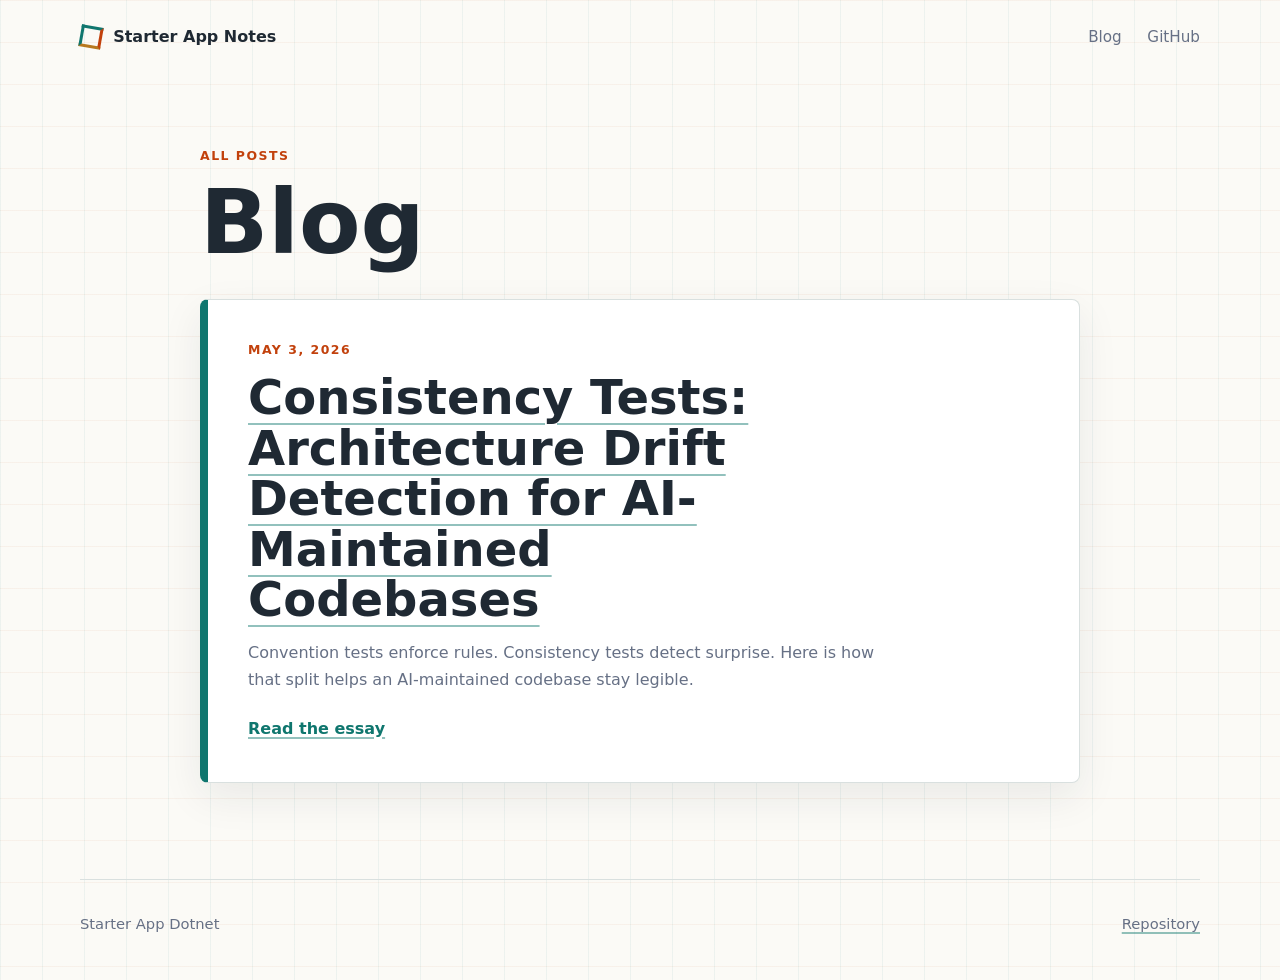
==== site/blog/index.html @ 59f3bee9 "Add static blog site" ====
<!doctype html>
<html lang="en">
<head>
  <meta charset="utf-8">
  <meta name="viewport" content="width=device-width, initial-scale=1">
  <title>Blog - Starter App Notes</title>
  <meta name="description" content="Blog posts and engineering notes from Starter App Dotnet.">
  <link rel="stylesheet" href="../styles.css">
</head>
<body>
  <header class="site-header">
    <a class="brand" href="../index.html" aria-label="Starter App Notes home">
      <span class="brand-mark" aria-hidden="true"></span>
      <span>Starter App Notes</span>
    </a>
    <nav class="site-nav" aria-label="Primary">
      <a href="index.html" aria-current="page">Blog</a>
      <a href="https://github.com/z3d/blogs">GitHub</a>
    </nav>
  </header>

  <main class="listing">
    <div class="section-kicker">All posts</div>
    <h1>Blog</h1>

    <article class="post-card">
      <p class="post-meta">May 3, 2026</p>
      <h2>
        <a href="consistency-tests-architecture-drift-ai-maintained-codebases/">Consistency Tests: Architecture Drift Detection for AI-Maintained Codebases</a>
      </h2>
      <p>
        Convention tests enforce rules. Consistency tests detect surprise. Here is how that split helps an AI-maintained codebase stay legible.
      </p>
      <a class="read-link" href="consistency-tests-architecture-drift-ai-maintained-codebases/">Read the essay</a>
    </article>
  </main>

  <footer class="site-footer">
    <span>Starter App Dotnet</span>
    <a href="https://github.com/z3d/blogs">Repository</a>
  </footer>
</body>
</html>
---- site/styles.css ----
:root {
  color-scheme: light;
  --bg: #fbfaf6;
  --paper: #ffffff;
  --ink: #1f2933;
  --muted: #667085;
  --line: #d9e0df;
  --teal: #0f766e;
  --rust: #c2410c;
  --gold: #b7791f;
  --olive: #4d7c0f;
  --blue: #355c7d;
  --soft-teal: #dff5f1;
  --soft-rust: #fde8dc;
  --soft-gold: #fff4cc;
  --shadow: 0 20px 60px rgb(31 41 51 / 10%);
}

* {
  box-sizing: border-box;
}

body {
  margin: 0;
  background:
    linear-gradient(90deg, rgb(15 118 110 / 0.06) 1px, transparent 1px),
    linear-gradient(180deg, rgb(194 65 12 / 0.05) 1px, transparent 1px),
    var(--bg);
  background-size: 42px 42px;
  color: var(--ink);
  font-family: ui-sans-serif, system-ui, -apple-system, BlinkMacSystemFont, "Segoe UI", sans-serif;
  line-height: 1.65;
}

a {
  color: inherit;
  text-decoration-color: rgb(15 118 110 / 45%);
  text-decoration-thickness: 2px;
  text-underline-offset: 0.18em;
}

a:hover {
  color: var(--teal);
}

.site-header {
  display: flex;
  align-items: center;
  justify-content: space-between;
  gap: 1rem;
  width: min(1120px, calc(100% - 32px));
  margin: 0 auto;
  padding: 24px 0;
}

.brand {
  display: inline-flex;
  align-items: center;
  gap: 0.7rem;
  color: var(--ink);
  font-weight: 750;
  text-decoration: none;
}

.brand-mark {
  width: 22px;
  height: 22px;
  border: 3px solid var(--teal);
  border-right-color: var(--rust);
  border-bottom-color: var(--gold);
  transform: rotate(10deg);
}

.site-nav {
  display: flex;
  align-items: center;
  gap: clamp(0.8rem, 3vw, 1.6rem);
  color: var(--muted);
  font-size: 0.95rem;
}

.site-nav a {
  text-decoration: none;
}

.intro {
  display: grid;
  grid-template-columns: minmax(0, 1.08fr) minmax(320px, 0.92fr);
  align-items: center;
  gap: clamp(2rem, 6vw, 5rem);
  width: min(1120px, calc(100% - 32px));
  min-height: min(680px, calc(100vh - 88px));
  margin: 0 auto;
  padding: 44px 0 72px;
}

.intro-copy h1,
.listing h1,
.article h1 {
  margin: 0;
  max-width: 12ch;
  font-size: clamp(2.7rem, 7vw, 5.8rem);
  line-height: 0.98;
  letter-spacing: 0;
}

.intro-copy p:not(.eyebrow) {
  max-width: 58ch;
  margin: 1.4rem 0 0;
  color: var(--muted);
  font-size: clamp(1.05rem, 2vw, 1.25rem);
}

.eyebrow,
.section-kicker,
.post-meta {
  margin: 0 0 0.75rem;
  color: var(--rust);
  font-size: 0.78rem;
  font-weight: 800;
  letter-spacing: 0.12em;
  text-transform: uppercase;
}

.drift-visual {
  display: grid;
  grid-template-columns: repeat(3, minmax(0, 1fr));
  gap: 18px;
  min-height: 380px;
  margin: 0;
  padding: 26px;
  border: 1px solid var(--line);
  border-radius: 8px;
  background: linear-gradient(135deg, rgb(255 255 255 / 90%), rgb(223 245 241 / 72%));
  box-shadow: var(--shadow);
}

.visual-column {
  position: relative;
  display: flex;
  min-width: 0;
  flex-direction: column;
  justify-content: flex-end;
  gap: 18px;
  padding: 20px 14px;
  overflow: hidden;
  border-radius: 8px;
  background: rgb(255 255 255 / 74%);
}

.visual-label {
  position: absolute;
  top: 14px;
  left: 14px;
  color: var(--muted);
  font-size: 0.75rem;
  font-weight: 800;
  letter-spacing: 0.08em;
  text-transform: uppercase;
}

.visual-bar {
  display: block;
  height: 22px;
  width: 100%;
  border-radius: 999px;
}

.visual-bar.mid {
  width: 72%;
}

.visual-bar.short {
  width: 48%;
}

.bar-teal {
  background: var(--teal);
}

.bar-ink {
  background: var(--blue);
}

.visual-dot {
  display: block;
  width: 86px;
  height: 86px;
  border-radius: 50%;
  opacity: 0.92;
}

.visual-dot.small {
  width: 46px;
  height: 46px;
}

.dot-rust {
  background: var(--rust);
}

.dot-gold {
  align-self: flex-end;
  background: var(--gold);
}

.dot-olive {
  width: 62px;
  height: 62px;
  background: var(--olive);
}

.featured,
.listing {
  width: min(880px, calc(100% - 32px));
  margin: 0 auto;
  padding: 72px 0 96px;
}

.listing h1 {
  max-width: none;
  margin-bottom: 2rem;
}

.post-card {
  padding: clamp(1.5rem, 4vw, 2.5rem);
  border: 1px solid var(--line);
  border-left: 8px solid var(--teal);
  border-radius: 8px;
  background: var(--paper);
  box-shadow: 0 14px 40px rgb(31 41 51 / 8%);
}

.post-card h2 {
  margin: 0;
  max-width: 18ch;
  font-size: clamp(1.9rem, 4vw, 3rem);
  line-height: 1.05;
  letter-spacing: 0;
}

.post-card p:not(.post-meta) {
  max-width: 64ch;
  color: var(--muted);
}

.read-link,
.back-link {
  display: inline-block;
  margin-top: 0.4rem;
  color: var(--teal);
  font-weight: 800;
}

.article-shell {
  width: min(920px, calc(100% - 32px));
  margin: 0 auto;
  padding: 40px 0 96px;
}

.article {
  padding: clamp(1.25rem, 4vw, 3rem);
  border: 1px solid var(--line);
  border-radius: 8px;
  background: rgb(255 255 255 / 88%);
  box-shadow: var(--shadow);
}

.article-header {
  margin-bottom: 2.2rem;
}

.article h1 {
  max-width: 13ch;
  margin-top: 0.5rem;
  font-size: clamp(2.5rem, 6vw, 5rem);
}

.dek {
  max-width: 62ch;
  color: var(--muted);
  font-size: clamp(1.1rem, 2vw, 1.35rem);
}

.article h2 {
  margin-top: 2.4rem;
  font-size: clamp(1.6rem, 3vw, 2.2rem);
  line-height: 1.15;
  letter-spacing: 0;
}

.article h3 {
  margin-top: 1.6rem;
  font-size: 1.15rem;
}

.article p,
.article li {
  font-size: 1.04rem;
}

.article p,
.article ul,
.article ol,
.article blockquote,
.article pre {
  max-width: 68ch;
}

.article blockquote {
  margin: 1.8rem 0;
  padding: 1rem 1.2rem;
  border-left: 6px solid var(--rust);
  background: var(--soft-rust);
  color: #59200f;
  font-size: 1.18rem;
  font-weight: 700;
}

.article code {
  padding: 0.08rem 0.25rem;
  border-radius: 4px;
  background: var(--soft-teal);
  color: #064e48;
  font-family: ui-monospace, "SFMono-Regular", Consolas, monospace;
  font-size: 0.92em;
}

.article pre {
  overflow-x: auto;
  padding: 1rem;
  border-radius: 8px;
  background: #15212c;
  color: #ecfeff;
}

.article pre code {
  padding: 0;
  background: transparent;
  color: inherit;
}

.article-visual {
  display: grid;
  grid-template-columns: repeat(4, minmax(130px, 1fr));
  gap: 10px;
  margin: 0 0 2.5rem;
  padding: 18px;
  border: 1px solid var(--line);
  border-radius: 8px;
  background:
    linear-gradient(90deg, rgb(15 118 110 / 8%) 1px, transparent 1px),
    linear-gradient(180deg, rgb(183 121 31 / 11%) 1px, transparent 1px),
    #fffdf8;
  background-size: 28px 28px;
}

.loop-node {
  display: grid;
  min-height: 92px;
  place-items: center;
  padding: 1rem;
  border-radius: 8px;
  color: #fff;
  font-weight: 850;
  text-align: center;
}

.node-rule {
  background: var(--teal);
}

.node-signal {
  background: var(--gold);
}

.node-review {
  background: var(--rust);
}

.node-promote {
  background: var(--blue);
}

.loop-line {
  display: none;
}

.site-footer {
  display: flex;
  align-items: center;
  justify-content: space-between;
  gap: 1rem;
  width: min(1120px, calc(100% - 32px));
  margin: 0 auto;
  padding: 32px 0 44px;
  border-top: 1px solid var(--line);
  color: var(--muted);
  font-size: 0.92rem;
}

@media (max-width: 820px) {
  .site-header,
  .site-footer {
    align-items: flex-start;
    flex-direction: column;
  }

  .intro {
    grid-template-columns: 1fr;
    min-height: auto;
  }

  .intro-copy h1,
  .article h1 {
    max-width: 11ch;
  }

  .drift-visual {
    min-height: 310px;
  }

  .article-visual {
    grid-template-columns: 1fr 1fr;
  }
}

@media (max-width: 520px) {
  .site-header,
  .featured,
  .listing,
  .article-shell,
  .site-footer,
  .intro {
    width: min(100% - 24px, 1120px);
  }

  .drift-visual {
    grid-template-columns: 1fr;
  }

  .visual-column {
    min-height: 180px;
  }

  .article-visual {
    grid-template-columns: 1fr;
  }
}
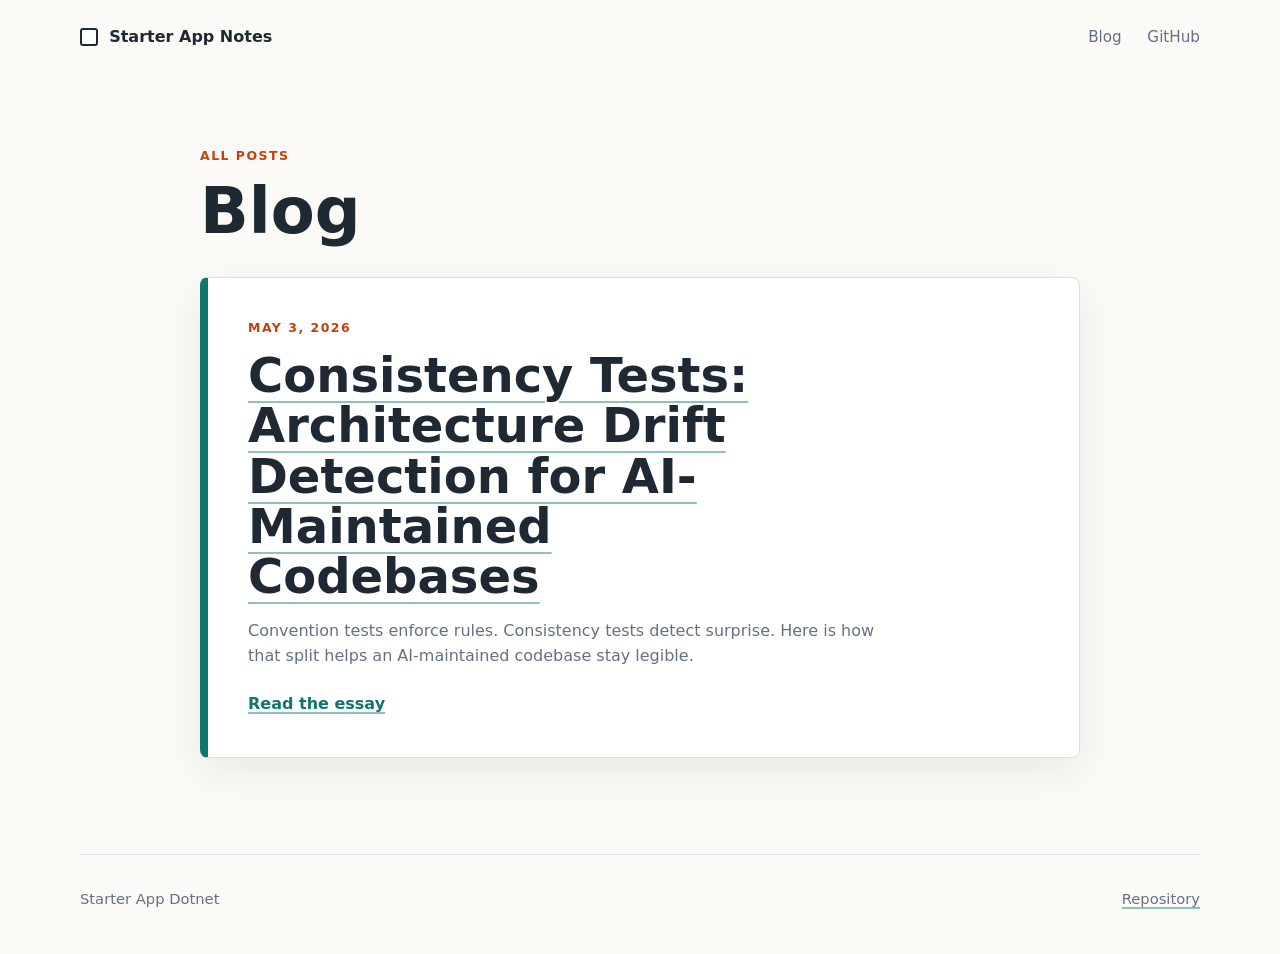
==== commit ee603198: "Serve site from blog" ====
--- a/site/blog/index.html
+++ b/site/blog/index.html
@@ -15,7 +15,7 @@
     </a>
     <nav class="site-nav" aria-label="Primary">
       <a href="index.html" aria-current="page">Blog</a>
-      <a href="https://github.com/z3d/blogs">GitHub</a>
+      <a href="https://github.com/z3d/blog">GitHub</a>
     </nav>
   </header>
 
@@ -37,7 +37,7 @@
 
   <footer class="site-footer">
     <span>Starter App Dotnet</span>
-    <a href="https://github.com/z3d/blogs">Repository</a>
+    <a href="https://github.com/z3d/blog">Repository</a>
   </footer>
 </body>
 </html>
--- a/site/styles.css
+++ b/site/styles.css
@@ -22,14 +22,10 @@
 
 body {
   margin: 0;
-  background:
-    linear-gradient(90deg, rgb(15 118 110 / 0.06) 1px, transparent 1px),
-    linear-gradient(180deg, rgb(194 65 12 / 0.05) 1px, transparent 1px),
-    var(--bg);
-  background-size: 42px 42px;
+  background: var(--bg);
   color: var(--ink);
   font-family: ui-sans-serif, system-ui, -apple-system, BlinkMacSystemFont, "Segoe UI", sans-serif;
-  line-height: 1.65;
+  line-height: 1.6;
 }
 
 a {
@@ -63,12 +59,11 @@
 }
 
 .brand-mark {
-  width: 22px;
-  height: 22px;
-  border: 3px solid var(--teal);
-  border-right-color: var(--rust);
-  border-bottom-color: var(--gold);
-  transform: rotate(10deg);
+  width: 18px;
+  height: 18px;
+  border: 2px solid var(--ink);
+  border-radius: 3px;
+  background: var(--paper);
 }
 
 .site-nav {
@@ -83,32 +78,58 @@
   text-decoration: none;
 }
 
-.intro {
-  display: grid;
-  grid-template-columns: minmax(0, 1.08fr) minmax(320px, 0.92fr);
-  align-items: center;
-  gap: clamp(2rem, 6vw, 5rem);
-  width: min(1120px, calc(100% - 32px));
-  min-height: min(680px, calc(100vh - 88px));
+.home-intro,
+.home-content {
+  width: min(920px, calc(100% - 32px));
   margin: 0 auto;
-  padding: 44px 0 72px;
-}
-
-.intro-copy h1,
+}
+
+.home-intro {
+  padding: clamp(3.2rem, 9vw, 6rem) 0 clamp(2.5rem, 7vw, 4.5rem);
+  border-top: 1px solid var(--line);
+}
+
+.home-label {
+  margin: 0 0 1rem;
+  color: var(--muted);
+  font-size: 0.98rem;
+  font-weight: 700;
+}
+
+.home-intro h1,
 .listing h1,
 .article h1 {
   margin: 0;
-  max-width: 12ch;
-  font-size: clamp(2.7rem, 7vw, 5.8rem);
-  line-height: 0.98;
+  font-size: clamp(2.2rem, 5vw, 4rem);
+  line-height: 1.05;
   letter-spacing: 0;
 }
 
-.intro-copy p:not(.eyebrow) {
-  max-width: 58ch;
-  margin: 1.4rem 0 0;
-  color: var(--muted);
-  font-size: clamp(1.05rem, 2vw, 1.25rem);
+.home-intro h1 {
+  max-width: 780px;
+}
+
+.home-intro p:not(.home-label):not(.home-links) {
+  max-width: 680px;
+  margin: 1.25rem 0 0;
+  color: var(--muted);
+  font-size: clamp(1rem, 2vw, 1.18rem);
+}
+
+.home-links {
+  display: flex;
+  flex-wrap: wrap;
+  gap: 0.8rem 1.4rem;
+  margin: 1.5rem 0 0;
+  font-weight: 800;
+}
+
+.home-content {
+  display: grid;
+  grid-template-columns: minmax(0, 1.5fr) minmax(230px, 0.7fr);
+  gap: clamp(2rem, 6vw, 4.5rem);
+  padding: 2.4rem 0 6rem;
+  border-top: 1px solid var(--line);
 }
 
 .eyebrow,
@@ -122,95 +143,6 @@
   text-transform: uppercase;
 }
 
-.drift-visual {
-  display: grid;
-  grid-template-columns: repeat(3, minmax(0, 1fr));
-  gap: 18px;
-  min-height: 380px;
-  margin: 0;
-  padding: 26px;
-  border: 1px solid var(--line);
-  border-radius: 8px;
-  background: linear-gradient(135deg, rgb(255 255 255 / 90%), rgb(223 245 241 / 72%));
-  box-shadow: var(--shadow);
-}
-
-.visual-column {
-  position: relative;
-  display: flex;
-  min-width: 0;
-  flex-direction: column;
-  justify-content: flex-end;
-  gap: 18px;
-  padding: 20px 14px;
-  overflow: hidden;
-  border-radius: 8px;
-  background: rgb(255 255 255 / 74%);
-}
-
-.visual-label {
-  position: absolute;
-  top: 14px;
-  left: 14px;
-  color: var(--muted);
-  font-size: 0.75rem;
-  font-weight: 800;
-  letter-spacing: 0.08em;
-  text-transform: uppercase;
-}
-
-.visual-bar {
-  display: block;
-  height: 22px;
-  width: 100%;
-  border-radius: 999px;
-}
-
-.visual-bar.mid {
-  width: 72%;
-}
-
-.visual-bar.short {
-  width: 48%;
-}
-
-.bar-teal {
-  background: var(--teal);
-}
-
-.bar-ink {
-  background: var(--blue);
-}
-
-.visual-dot {
-  display: block;
-  width: 86px;
-  height: 86px;
-  border-radius: 50%;
-  opacity: 0.92;
-}
-
-.visual-dot.small {
-  width: 46px;
-  height: 46px;
-}
-
-.dot-rust {
-  background: var(--rust);
-}
-
-.dot-gold {
-  align-self: flex-end;
-  background: var(--gold);
-}
-
-.dot-olive {
-  width: 62px;
-  height: 62px;
-  background: var(--olive);
-}
-
-.featured,
 .listing {
   width: min(880px, calc(100% - 32px));
   margin: 0 auto;
@@ -242,6 +174,39 @@
 .post-card p:not(.post-meta) {
   max-width: 64ch;
   color: var(--muted);
+}
+
+.latest-post h2 {
+  margin: 0;
+  max-width: 19ch;
+  font-size: clamp(1.7rem, 3.6vw, 2.7rem);
+  line-height: 1.08;
+  letter-spacing: 0;
+}
+
+.latest-post p:not(.post-meta) {
+  max-width: 62ch;
+  color: var(--muted);
+}
+
+.topic-list {
+  padding-left: 1.5rem;
+  border-left: 1px solid var(--line);
+}
+
+.topic-list h2 {
+  margin: 0 0 1rem;
+  font-size: 1rem;
+}
+
+.topic-list ul {
+  margin: 0;
+  padding-left: 1.1rem;
+  color: var(--muted);
+}
+
+.topic-list li + li {
+  margin-top: 0.85rem;
 }
 
 .read-link,
@@ -406,18 +371,18 @@
     flex-direction: column;
   }
 
-  .intro {
+  .home-content {
     grid-template-columns: 1fr;
-    min-height: auto;
-  }
-
-  .intro-copy h1,
+  }
+
   .article h1 {
     max-width: 11ch;
   }
 
-  .drift-visual {
-    min-height: 310px;
+  .topic-list {
+    padding: 1.5rem 0 0;
+    border-top: 1px solid var(--line);
+    border-left: 0;
   }
 
   .article-visual {
@@ -427,20 +392,12 @@
 
 @media (max-width: 520px) {
   .site-header,
-  .featured,
+  .home-intro,
+  .home-content,
   .listing,
   .article-shell,
-  .site-footer,
-  .intro {
+  .site-footer {
     width: min(100% - 24px, 1120px);
-  }
-
-  .drift-visual {
-    grid-template-columns: 1fr;
-  }
-
-  .visual-column {
-    min-height: 180px;
   }
 
   .article-visual {
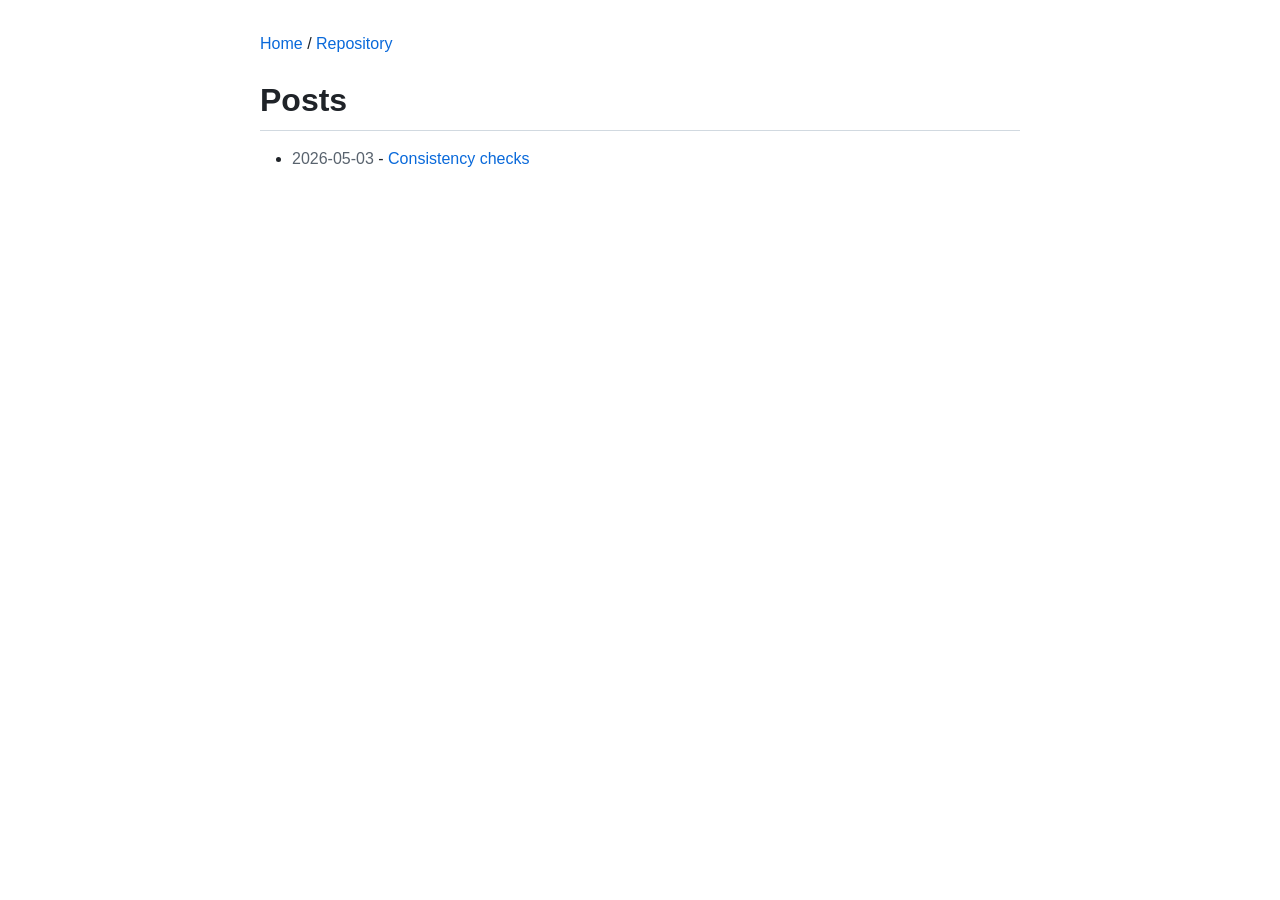
==== commit f0a60f52: "Make blog markdown-like" ====
--- a/site/blog/index.html
+++ b/site/blog/index.html
@@ -3,41 +3,19 @@
 <head>
   <meta charset="utf-8">
   <meta name="viewport" content="width=device-width, initial-scale=1">
-  <title>Blog - Starter App Notes</title>
-  <meta name="description" content="Blog posts and engineering notes from Starter App Dotnet.">
+  <title>Posts - Blog</title>
+  <meta name="description" content="Posts from a small personal blog.">
   <link rel="stylesheet" href="../styles.css">
 </head>
 <body>
-  <header class="site-header">
-    <a class="brand" href="../index.html" aria-label="Starter App Notes home">
-      <span class="brand-mark" aria-hidden="true"></span>
-      <span>Starter App Notes</span>
-    </a>
-    <nav class="site-nav" aria-label="Primary">
-      <a href="index.html" aria-current="page">Blog</a>
-      <a href="https://github.com/z3d/blog">GitHub</a>
-    </nav>
-  </header>
+  <main>
+    <p class="top-links"><a href="../index.html">Home</a> / <a href="https://github.com/z3d/blog">Repository</a></p>
 
-  <main class="listing">
-    <div class="section-kicker">All posts</div>
-    <h1>Blog</h1>
+    <h1>Posts</h1>
 
-    <article class="post-card">
-      <p class="post-meta">May 3, 2026</p>
-      <h2>
-        <a href="consistency-tests-architecture-drift-ai-maintained-codebases/">Consistency Tests: Architecture Drift Detection for AI-Maintained Codebases</a>
-      </h2>
-      <p>
-        Convention tests enforce rules. Consistency tests detect surprise. Here is how that split helps an AI-maintained codebase stay legible.
-      </p>
-      <a class="read-link" href="consistency-tests-architecture-drift-ai-maintained-codebases/">Read the essay</a>
-    </article>
+    <ul>
+      <li><span class="meta">2026-05-03</span> - <a href="consistency-checks/">Consistency checks</a></li>
+    </ul>
   </main>
-
-  <footer class="site-footer">
-    <span>Starter App Dotnet</span>
-    <a href="https://github.com/z3d/blog">Repository</a>
-  </footer>
 </body>
 </html>
--- a/site/styles.css
+++ b/site/styles.css
@@ -1,19 +1,10 @@
 :root {
   color-scheme: light;
-  --bg: #fbfaf6;
-  --paper: #ffffff;
-  --ink: #1f2933;
-  --muted: #667085;
-  --line: #d9e0df;
-  --teal: #0f766e;
-  --rust: #c2410c;
-  --gold: #b7791f;
-  --olive: #4d7c0f;
-  --blue: #355c7d;
-  --soft-teal: #dff5f1;
-  --soft-rust: #fde8dc;
-  --soft-gold: #fff4cc;
-  --shadow: 0 20px 60px rgb(31 41 51 / 10%);
+  --text: #1f2328;
+  --muted: #59636e;
+  --link: #0969da;
+  --border: #d1d9e0;
+  --code-bg: #f6f8fa;
 }
 
 * {
@@ -22,385 +13,110 @@
 
 body {
   margin: 0;
-  background: var(--bg);
-  color: var(--ink);
-  font-family: ui-sans-serif, system-ui, -apple-system, BlinkMacSystemFont, "Segoe UI", sans-serif;
-  line-height: 1.6;
+  padding: 32px 24px 64px;
+  color: var(--text);
+  background: #fff;
+  font-family: -apple-system, BlinkMacSystemFont, "Segoe UI", "Noto Sans", Helvetica, Arial, sans-serif;
+  font-size: 16px;
+  line-height: 1.5;
+}
+
+main {
+  width: min(100%, 760px);
+  max-width: 760px;
+  margin: 0 auto;
 }
 
 a {
-  color: inherit;
-  text-decoration-color: rgb(15 118 110 / 45%);
-  text-decoration-thickness: 2px;
-  text-underline-offset: 0.18em;
+  color: var(--link);
+  text-decoration: none;
 }
 
 a:hover {
-  color: var(--teal);
+  text-decoration: underline;
 }
 
-.site-header {
-  display: flex;
-  align-items: center;
-  justify-content: space-between;
-  gap: 1rem;
-  width: min(1120px, calc(100% - 32px));
-  margin: 0 auto;
-  padding: 24px 0;
+p,
+ul,
+ol,
+pre,
+blockquote {
+  margin: 0 0 16px;
+  overflow-wrap: break-word;
 }
 
-.brand {
-  display: inline-flex;
-  align-items: center;
-  gap: 0.7rem;
-  color: var(--ink);
-  font-weight: 750;
-  text-decoration: none;
+h1,
+h2,
+h3 {
+  margin: 24px 0 16px;
+  font-weight: 600;
+  line-height: 1.25;
 }
 
-.brand-mark {
-  width: 18px;
-  height: 18px;
-  border: 2px solid var(--ink);
-  border-radius: 3px;
-  background: var(--paper);
+h1 {
+  margin-top: 0;
+  padding-bottom: 0.3em;
+  border-bottom: 1px solid var(--border);
+  font-size: 2em;
 }
 
-.site-nav {
-  display: flex;
-  align-items: center;
-  gap: clamp(0.8rem, 3vw, 1.6rem);
-  color: var(--muted);
-  font-size: 0.95rem;
+h2 {
+  padding-bottom: 0.3em;
+  border-bottom: 1px solid var(--border);
+  font-size: 1.5em;
 }
 
-.site-nav a {
-  text-decoration: none;
+h3 {
+  font-size: 1.25em;
 }
 
-.home-intro,
-.home-content {
-  width: min(920px, calc(100% - 32px));
-  margin: 0 auto;
+ul,
+ol {
+  padding-left: 2em;
 }
 
-.home-intro {
-  padding: clamp(3.2rem, 9vw, 6rem) 0 clamp(2.5rem, 7vw, 4.5rem);
-  border-top: 1px solid var(--line);
+li + li {
+  margin-top: 0.25em;
 }
 
-.home-label {
-  margin: 0 0 1rem;
-  color: var(--muted);
-  font-size: 0.98rem;
-  font-weight: 700;
+hr {
+  height: 0.25em;
+  margin: 24px 0;
+  border: 0;
+  background: var(--border);
 }
 
-.home-intro h1,
-.listing h1,
-.article h1 {
-  margin: 0;
-  font-size: clamp(2.2rem, 5vw, 4rem);
-  line-height: 1.05;
-  letter-spacing: 0;
-}
-
-.home-intro h1 {
-  max-width: 780px;
-}
-
-.home-intro p:not(.home-label):not(.home-links) {
-  max-width: 680px;
-  margin: 1.25rem 0 0;
-  color: var(--muted);
-  font-size: clamp(1rem, 2vw, 1.18rem);
-}
-
-.home-links {
-  display: flex;
-  flex-wrap: wrap;
-  gap: 0.8rem 1.4rem;
-  margin: 1.5rem 0 0;
-  font-weight: 800;
-}
-
-.home-content {
-  display: grid;
-  grid-template-columns: minmax(0, 1.5fr) minmax(230px, 0.7fr);
-  gap: clamp(2rem, 6vw, 4.5rem);
-  padding: 2.4rem 0 6rem;
-  border-top: 1px solid var(--line);
-}
-
-.eyebrow,
-.section-kicker,
-.post-meta {
-  margin: 0 0 0.75rem;
-  color: var(--rust);
-  font-size: 0.78rem;
-  font-weight: 800;
-  letter-spacing: 0.12em;
-  text-transform: uppercase;
-}
-
-.listing {
-  width: min(880px, calc(100% - 32px));
-  margin: 0 auto;
-  padding: 72px 0 96px;
-}
-
-.listing h1 {
-  max-width: none;
-  margin-bottom: 2rem;
-}
-
-.post-card {
-  padding: clamp(1.5rem, 4vw, 2.5rem);
-  border: 1px solid var(--line);
-  border-left: 8px solid var(--teal);
-  border-radius: 8px;
-  background: var(--paper);
-  box-shadow: 0 14px 40px rgb(31 41 51 / 8%);
-}
-
-.post-card h2 {
-  margin: 0;
-  max-width: 18ch;
-  font-size: clamp(1.9rem, 4vw, 3rem);
-  line-height: 1.05;
-  letter-spacing: 0;
-}
-
-.post-card p:not(.post-meta) {
-  max-width: 64ch;
+blockquote {
+  padding: 0 1em;
+  border-left: 0.25em solid var(--border);
   color: var(--muted);
 }
 
-.latest-post h2 {
-  margin: 0;
-  max-width: 19ch;
-  font-size: clamp(1.7rem, 3.6vw, 2.7rem);
-  line-height: 1.08;
-  letter-spacing: 0;
+code {
+  padding: 0.2em 0.4em;
+  border-radius: 6px;
+  background: var(--code-bg);
+  font-family: ui-monospace, SFMono-Regular, SFMono-Regular, Consolas, "Liberation Mono", Menlo, monospace;
+  font-size: 85%;
 }
 
-.latest-post p:not(.post-meta) {
-  max-width: 62ch;
+pre {
+  overflow-x: auto;
+  padding: 16px;
+  border-radius: 6px;
+  background: var(--code-bg);
+}
+
+pre code {
+  padding: 0;
+  background: transparent;
+  font-size: 100%;
+}
+
+.meta {
   color: var(--muted);
 }
 
-.topic-list {
-  padding-left: 1.5rem;
-  border-left: 1px solid var(--line);
+.top-links {
+  margin-bottom: 24px;
 }
-
-.topic-list h2 {
-  margin: 0 0 1rem;
-  font-size: 1rem;
-}
-
-.topic-list ul {
-  margin: 0;
-  padding-left: 1.1rem;
-  color: var(--muted);
-}
-
-.topic-list li + li {
-  margin-top: 0.85rem;
-}
-
-.read-link,
-.back-link {
-  display: inline-block;
-  margin-top: 0.4rem;
-  color: var(--teal);
-  font-weight: 800;
-}
-
-.article-shell {
-  width: min(920px, calc(100% - 32px));
-  margin: 0 auto;
-  padding: 40px 0 96px;
-}
-
-.article {
-  padding: clamp(1.25rem, 4vw, 3rem);
-  border: 1px solid var(--line);
-  border-radius: 8px;
-  background: rgb(255 255 255 / 88%);
-  box-shadow: var(--shadow);
-}
-
-.article-header {
-  margin-bottom: 2.2rem;
-}
-
-.article h1 {
-  max-width: 13ch;
-  margin-top: 0.5rem;
-  font-size: clamp(2.5rem, 6vw, 5rem);
-}
-
-.dek {
-  max-width: 62ch;
-  color: var(--muted);
-  font-size: clamp(1.1rem, 2vw, 1.35rem);
-}
-
-.article h2 {
-  margin-top: 2.4rem;
-  font-size: clamp(1.6rem, 3vw, 2.2rem);
-  line-height: 1.15;
-  letter-spacing: 0;
-}
-
-.article h3 {
-  margin-top: 1.6rem;
-  font-size: 1.15rem;
-}
-
-.article p,
-.article li {
-  font-size: 1.04rem;
-}
-
-.article p,
-.article ul,
-.article ol,
-.article blockquote,
-.article pre {
-  max-width: 68ch;
-}
-
-.article blockquote {
-  margin: 1.8rem 0;
-  padding: 1rem 1.2rem;
-  border-left: 6px solid var(--rust);
-  background: var(--soft-rust);
-  color: #59200f;
-  font-size: 1.18rem;
-  font-weight: 700;
-}
-
-.article code {
-  padding: 0.08rem 0.25rem;
-  border-radius: 4px;
-  background: var(--soft-teal);
-  color: #064e48;
-  font-family: ui-monospace, "SFMono-Regular", Consolas, monospace;
-  font-size: 0.92em;
-}
-
-.article pre {
-  overflow-x: auto;
-  padding: 1rem;
-  border-radius: 8px;
-  background: #15212c;
-  color: #ecfeff;
-}
-
-.article pre code {
-  padding: 0;
-  background: transparent;
-  color: inherit;
-}
-
-.article-visual {
-  display: grid;
-  grid-template-columns: repeat(4, minmax(130px, 1fr));
-  gap: 10px;
-  margin: 0 0 2.5rem;
-  padding: 18px;
-  border: 1px solid var(--line);
-  border-radius: 8px;
-  background:
-    linear-gradient(90deg, rgb(15 118 110 / 8%) 1px, transparent 1px),
-    linear-gradient(180deg, rgb(183 121 31 / 11%) 1px, transparent 1px),
-    #fffdf8;
-  background-size: 28px 28px;
-}
-
-.loop-node {
-  display: grid;
-  min-height: 92px;
-  place-items: center;
-  padding: 1rem;
-  border-radius: 8px;
-  color: #fff;
-  font-weight: 850;
-  text-align: center;
-}
-
-.node-rule {
-  background: var(--teal);
-}
-
-.node-signal {
-  background: var(--gold);
-}
-
-.node-review {
-  background: var(--rust);
-}
-
-.node-promote {
-  background: var(--blue);
-}
-
-.loop-line {
-  display: none;
-}
-
-.site-footer {
-  display: flex;
-  align-items: center;
-  justify-content: space-between;
-  gap: 1rem;
-  width: min(1120px, calc(100% - 32px));
-  margin: 0 auto;
-  padding: 32px 0 44px;
-  border-top: 1px solid var(--line);
-  color: var(--muted);
-  font-size: 0.92rem;
-}
-
-@media (max-width: 820px) {
-  .site-header,
-  .site-footer {
-    align-items: flex-start;
-    flex-direction: column;
-  }
-
-  .home-content {
-    grid-template-columns: 1fr;
-  }
-
-  .article h1 {
-    max-width: 11ch;
-  }
-
-  .topic-list {
-    padding: 1.5rem 0 0;
-    border-top: 1px solid var(--line);
-    border-left: 0;
-  }
-
-  .article-visual {
-    grid-template-columns: 1fr 1fr;
-  }
-}
-
-@media (max-width: 520px) {
-  .site-header,
-  .home-intro,
-  .home-content,
-  .listing,
-  .article-shell,
-  .site-footer {
-    width: min(100% - 24px, 1120px);
-  }
-
-  .article-visual {
-    grid-template-columns: 1fr;
-  }
-}
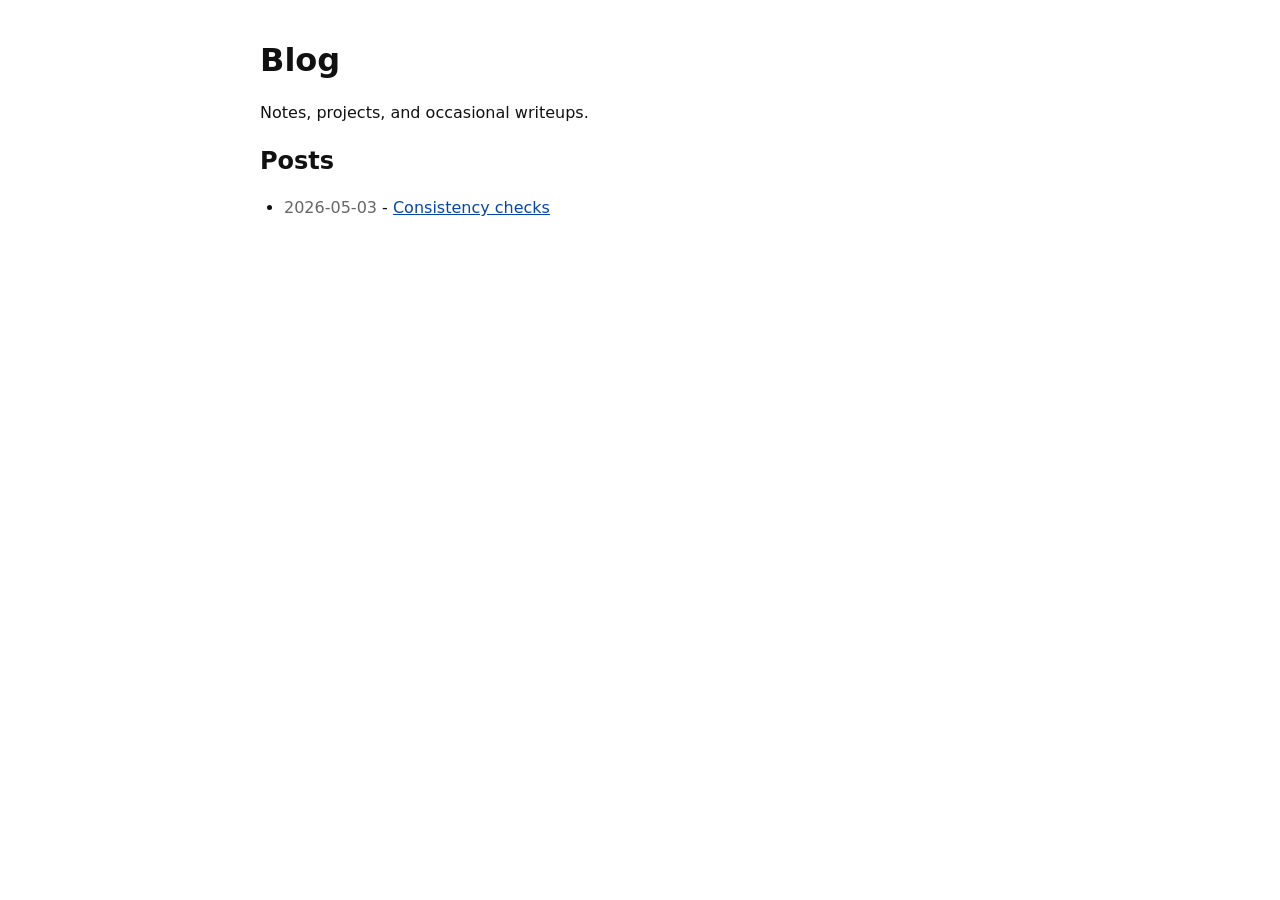
==== commit 966e20f1: "Flatten blog URLs" ====
--- a/site/blog/index.html
+++ b/site/blog/index.html
@@ -3,19 +3,13 @@
 <head>
   <meta charset="utf-8">
   <meta name="viewport" content="width=device-width, initial-scale=1">
-  <title>Posts - Blog</title>
-  <meta name="description" content="Posts from a small personal blog.">
-  <link rel="stylesheet" href="../styles.css">
+  <title>Redirecting</title>
+  <meta name="robots" content="noindex">
+  <meta http-equiv="refresh" content="0; url=../">
+  <link rel="canonical" href="https://z3d.github.io/blog/">
+  <script>window.location.replace("../");</script>
 </head>
 <body>
-  <main>
-    <p class="top-links"><a href="../index.html">Home</a> / <a href="https://github.com/z3d/blog">Repository</a></p>
-
-    <h1>Posts</h1>
-
-    <ul>
-      <li><span class="meta">2026-05-03</span> - <a href="consistency-checks/">Consistency checks</a></li>
-    </ul>
-  </main>
+  <p><a href="../">Continue to Blog</a></p>
 </body>
 </html>
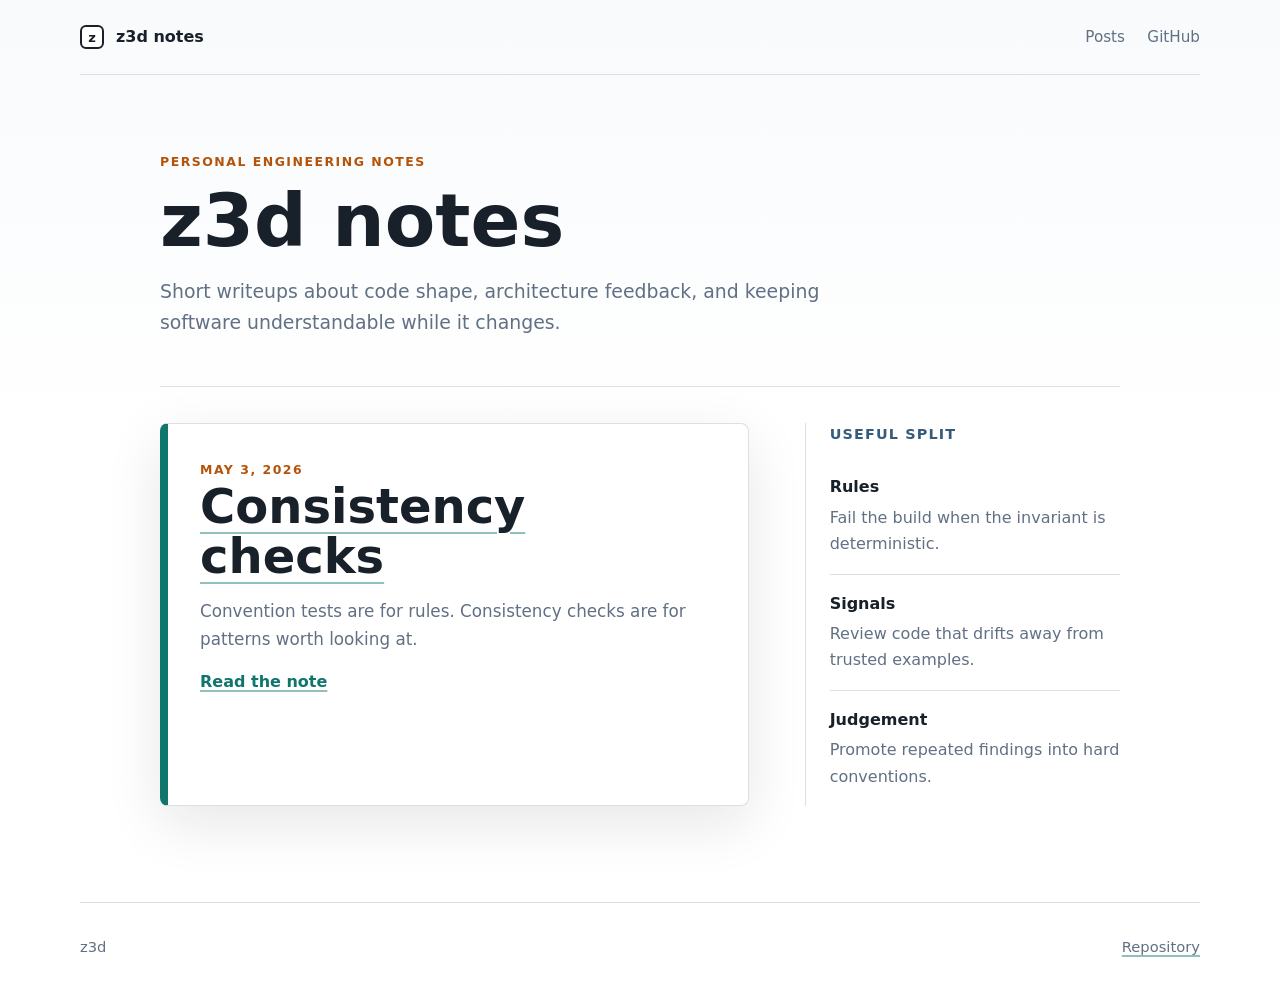
==== commit fe7504e4: "Polish blog layout" ====
--- a/site/blog/index.html
+++ b/site/blog/index.html
@@ -3,13 +3,19 @@
 <head>
   <meta charset="utf-8">
   <meta name="viewport" content="width=device-width, initial-scale=1">
-  <title>Redirecting</title>
+  <title>Redirecting to z3d notes</title>
   <meta name="robots" content="noindex">
   <meta http-equiv="refresh" content="0; url=../">
   <link rel="canonical" href="https://z3d.github.io/blog/">
-  <script>window.location.replace("../");</script>
+  <link rel="stylesheet" href="../styles.css">
+  <script>
+    window.location.replace("../");
+  </script>
 </head>
 <body>
-  <p><a href="../">Continue to Blog</a></p>
+  <main class="redirect-page">
+    <h1>Redirecting</h1>
+    <p><a href="../">Continue to z3d notes</a></p>
+  </main>
 </body>
 </html>
--- a/site/styles.css
+++ b/site/styles.css
@@ -0,0 +1,419 @@
+:root {
+  color-scheme: light;
+  --bg: #f8fafc;
+  --paper: #ffffff;
+  --ink: #18202a;
+  --muted: #617083;
+  --line: #d8e0e8;
+  --teal: #0f766e;
+  --rust: #b45309;
+  --gold: #b7791f;
+  --blue: #355c7d;
+  --soft-teal: #e4f7f4;
+  --soft-rust: #fff1e7;
+  --shadow: 0 18px 56px rgb(15 23 42 / 10%);
+}
+
+* {
+  box-sizing: border-box;
+}
+
+html {
+  background: var(--bg);
+}
+
+body {
+  margin: 0;
+  background: linear-gradient(180deg, var(--bg) 0%, #ffffff 44%);
+  color: var(--ink);
+  font-family: ui-sans-serif, system-ui, -apple-system, BlinkMacSystemFont, "Segoe UI", sans-serif;
+  line-height: 1.65;
+}
+
+a {
+  color: inherit;
+  text-decoration-color: rgb(15 118 110 / 46%);
+  text-decoration-thickness: 2px;
+  text-underline-offset: 0.18em;
+}
+
+a:hover {
+  color: var(--teal);
+}
+
+.site-header,
+.site-footer {
+  width: min(1120px, calc(100% - 32px));
+  margin: 0 auto;
+}
+
+.site-header {
+  display: flex;
+  align-items: center;
+  justify-content: space-between;
+  gap: 1rem;
+  padding: 24px 0;
+  border-bottom: 1px solid var(--line);
+}
+
+.brand {
+  display: inline-flex;
+  align-items: center;
+  gap: 0.75rem;
+  color: var(--ink);
+  font-weight: 800;
+  text-decoration: none;
+}
+
+.brand-mark {
+  display: grid;
+  width: 24px;
+  height: 24px;
+  place-items: center;
+  border: 2px solid var(--ink);
+  border-radius: 6px;
+  background: var(--paper);
+  font-size: 0.82rem;
+  line-height: 1;
+}
+
+.site-nav {
+  display: flex;
+  align-items: center;
+  gap: 1.4rem;
+  color: var(--muted);
+  font-size: 0.95rem;
+}
+
+.site-nav a {
+  text-decoration: none;
+}
+
+.home-intro,
+.feature-layout {
+  width: min(960px, calc(100% - 32px));
+  margin: 0 auto;
+}
+
+.home-intro {
+  padding: 4.8rem 0 3rem;
+}
+
+.eyebrow,
+.post-meta {
+  margin: 0 0 0.85rem;
+  color: var(--rust);
+  font-size: 0.78rem;
+  font-weight: 850;
+  letter-spacing: 0.12em;
+  text-transform: uppercase;
+}
+
+.home-intro h1,
+.article h1 {
+  margin: 0;
+  font-size: 4.6rem;
+  font-weight: 850;
+  line-height: 0.96;
+  letter-spacing: 0;
+}
+
+.home-intro p:not(.eyebrow),
+.dek {
+  max-width: 62ch;
+  margin: 1.2rem 0 0;
+  color: var(--muted);
+  font-size: 1.18rem;
+}
+
+.feature-layout {
+  display: grid;
+  grid-template-columns: minmax(0, 1.4fr) minmax(260px, 0.75fr);
+  gap: 3.5rem;
+  padding: 2.2rem 0 6rem;
+  border-top: 1px solid var(--line);
+}
+
+.post-card {
+  padding: 2rem;
+  border: 1px solid var(--line);
+  border-left: 8px solid var(--teal);
+  border-radius: 8px;
+  background: var(--paper);
+  box-shadow: var(--shadow);
+}
+
+.post-card h2 {
+  max-width: 16ch;
+  margin: 0;
+  font-size: 3rem;
+  line-height: 1.04;
+  letter-spacing: 0;
+}
+
+.post-card p {
+  max-width: 58ch;
+  margin: 1rem 0 0;
+  color: var(--muted);
+  font-size: 1.05rem;
+}
+
+.read-link,
+.back-link {
+  display: inline-block;
+  margin-top: 1rem;
+  color: var(--teal);
+  font-weight: 850;
+}
+
+.back-link {
+  margin: 0 0 2rem;
+}
+
+.signal-panel {
+  align-self: stretch;
+  padding-left: 1.5rem;
+  border-left: 1px solid var(--line);
+}
+
+.signal-heading {
+  margin: 0 0 0.75rem;
+  color: var(--blue);
+  font-size: 0.9rem;
+  font-weight: 850;
+  letter-spacing: 0.08em;
+  text-transform: uppercase;
+}
+
+.signal-list {
+  margin: 0;
+}
+
+.signal-list div {
+  padding: 1rem 0;
+  border-top: 1px solid var(--line);
+}
+
+.signal-list div:first-child {
+  border-top: 0;
+}
+
+.signal-list dt {
+  color: var(--ink);
+  font-weight: 850;
+}
+
+.signal-list dd {
+  margin: 0.25rem 0 0;
+  color: var(--muted);
+}
+
+.article-shell {
+  width: min(760px, calc(100% - 32px));
+  margin: 0 auto;
+  padding: 3rem 0 5.5rem;
+}
+
+.article-header {
+  margin-bottom: 2.2rem;
+}
+
+.article h1 {
+  max-width: 9ch;
+  font-size: 4rem;
+}
+
+.article h2 {
+  margin: 2.5rem 0 0.75rem;
+  font-size: 1.65rem;
+  line-height: 1.2;
+  letter-spacing: 0;
+}
+
+.article h3 {
+  margin: 1.6rem 0 0.5rem;
+  font-size: 1.15rem;
+}
+
+.article p,
+.article li {
+  font-size: 1.04rem;
+}
+
+.article p,
+.article ul,
+.article ol,
+.article blockquote,
+.article pre {
+  max-width: 68ch;
+}
+
+.article blockquote {
+  margin: 1.8rem 0;
+  padding: 1rem 1.2rem;
+  border-left: 6px solid var(--rust);
+  background: var(--soft-rust);
+  color: #59200f;
+  font-size: 1.12rem;
+  font-weight: 750;
+}
+
+.article code {
+  padding: 0.08rem 0.25rem;
+  border-radius: 4px;
+  background: var(--soft-teal);
+  color: #064e48;
+  font-family: ui-monospace, "SFMono-Regular", Consolas, monospace;
+  font-size: 0.92em;
+}
+
+.article pre {
+  overflow-x: auto;
+  padding: 1rem;
+  border-radius: 8px;
+  background: #15212c;
+  color: #ecfeff;
+}
+
+.article pre code {
+  padding: 0;
+  background: transparent;
+  color: inherit;
+}
+
+.article-visual {
+  display: grid;
+  grid-template-columns: repeat(3, minmax(0, 1fr));
+  gap: 10px;
+  margin: 0 0 2.5rem;
+  padding: 14px;
+  border: 1px solid var(--line);
+  border-radius: 8px;
+  background:
+    linear-gradient(90deg, rgb(15 118 110 / 8%) 1px, transparent 1px),
+    linear-gradient(180deg, rgb(180 83 9 / 9%) 1px, transparent 1px),
+    #fffdf8;
+  background-size: 28px 28px;
+}
+
+.loop-node {
+  display: grid;
+  min-height: 96px;
+  place-items: center;
+  padding: 1rem;
+  border-radius: 8px;
+  color: #fff;
+  font-weight: 850;
+  line-height: 1.2;
+  text-align: center;
+}
+
+.node-rule {
+  background: var(--teal);
+}
+
+.node-signal {
+  background: var(--gold);
+}
+
+.node-review {
+  background: var(--blue);
+}
+
+.redirect-page {
+  width: min(680px, calc(100% - 32px));
+  margin: 0 auto;
+  padding: 4rem 0;
+}
+
+.redirect-page h1 {
+  margin: 0 0 1rem;
+  font-size: 2rem;
+  line-height: 1.2;
+}
+
+.site-footer {
+  display: flex;
+  align-items: center;
+  justify-content: space-between;
+  gap: 1rem;
+  padding: 32px 0 44px;
+  border-top: 1px solid var(--line);
+  color: var(--muted);
+  font-size: 0.92rem;
+}
+
+@media (max-width: 820px) {
+  .site-header,
+  .site-footer {
+    align-items: flex-start;
+    flex-direction: column;
+  }
+
+  .home-intro {
+    padding: 3.8rem 0 2.4rem;
+  }
+
+  .home-intro h1 {
+    font-size: 3.4rem;
+  }
+
+  .feature-layout {
+    grid-template-columns: 1fr;
+    gap: 2rem;
+  }
+
+  .post-card h2 {
+    font-size: 2.35rem;
+  }
+
+  .signal-panel {
+    padding: 1.2rem 0 0;
+    border-top: 1px solid var(--line);
+    border-left: 0;
+  }
+
+  .article h1 {
+    font-size: 3.2rem;
+  }
+}
+
+@media (max-width: 520px) {
+  .site-header,
+  .site-footer,
+  .home-intro,
+  .feature-layout,
+  .article-shell,
+  .redirect-page {
+    width: min(100% - 24px, 1120px);
+  }
+
+  .home-intro {
+    padding: 3rem 0 2rem;
+  }
+
+  .home-intro h1 {
+    font-size: 2.6rem;
+  }
+
+  .home-intro p:not(.eyebrow),
+  .dek {
+    font-size: 1.05rem;
+  }
+
+  .post-card {
+    padding: 1.25rem;
+  }
+
+  .post-card h2 {
+    font-size: 2rem;
+  }
+
+  .article h1 {
+    font-size: 2.6rem;
+  }
+
+  .article-visual {
+    grid-template-columns: 1fr;
+  }
+}
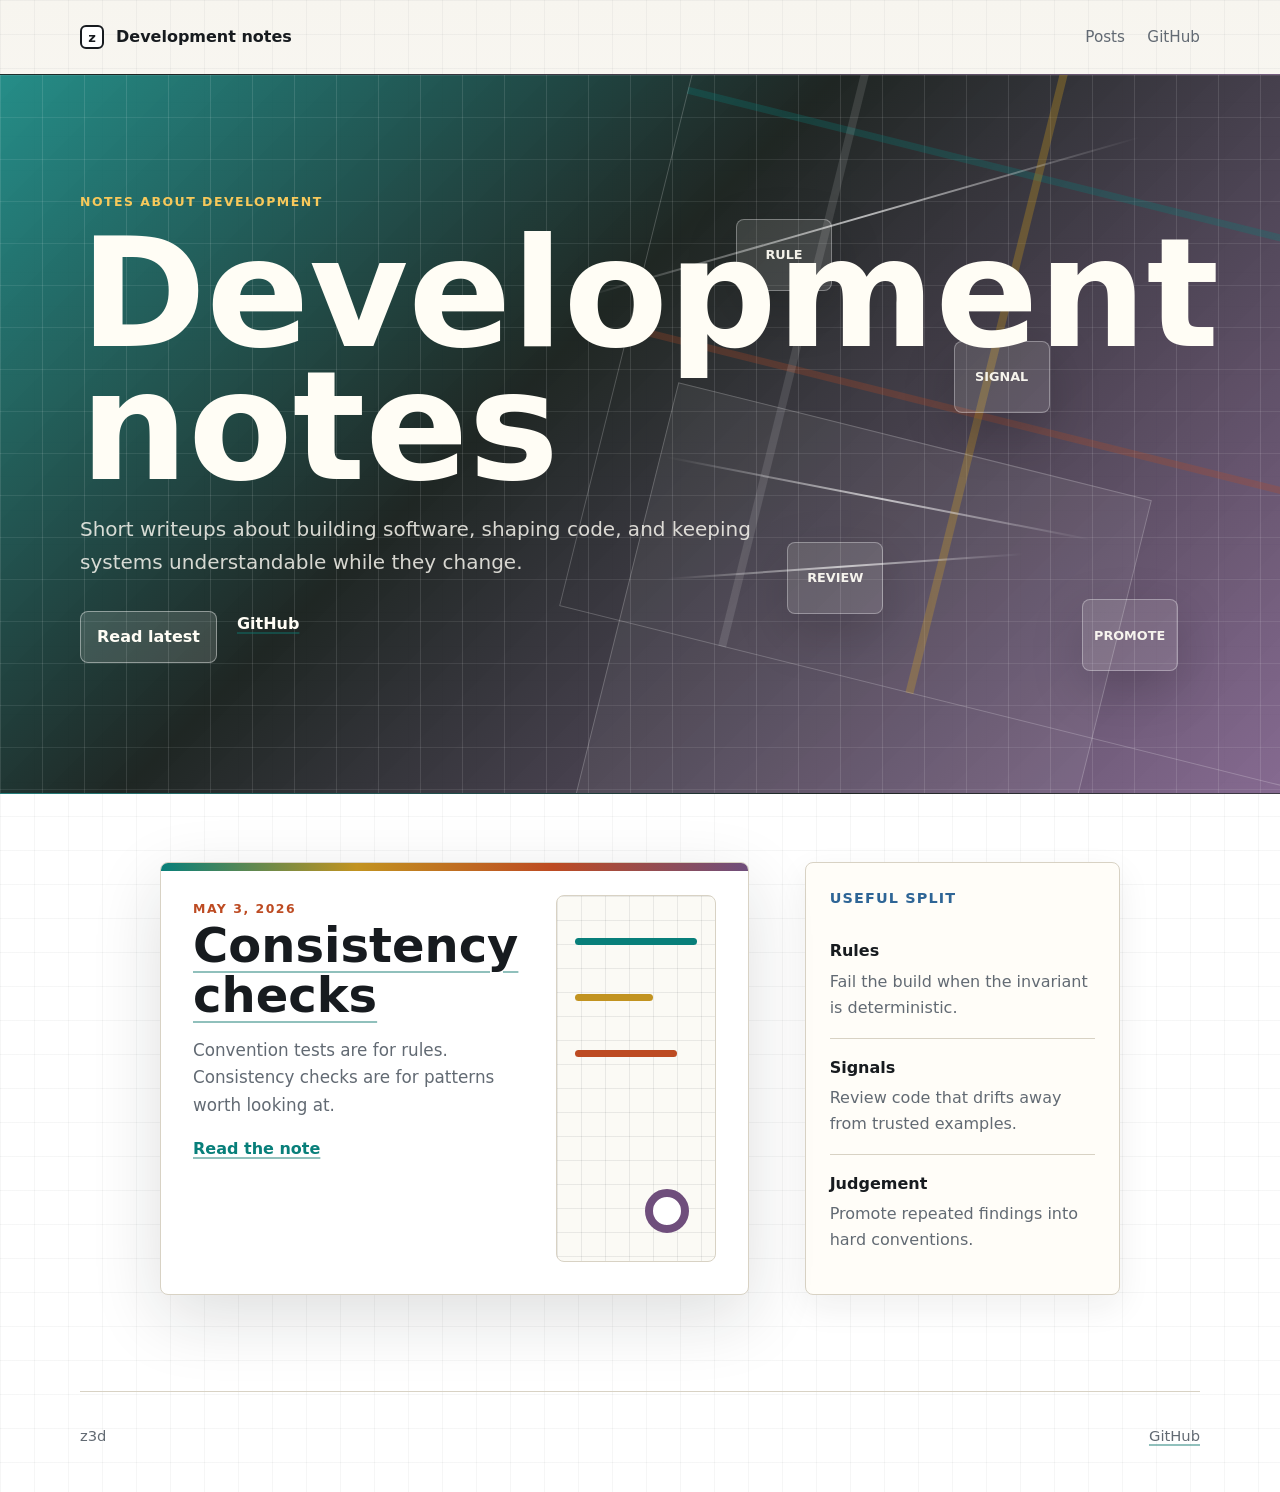
==== commit b51ef719: "Update development notes branding" ====
--- a/site/blog/index.html
+++ b/site/blog/index.html
@@ -3,7 +3,7 @@
 <head>
   <meta charset="utf-8">
   <meta name="viewport" content="width=device-width, initial-scale=1">
-  <title>Redirecting to z3d notes</title>
+  <title>Redirecting to Development notes</title>
   <meta name="robots" content="noindex">
   <meta http-equiv="refresh" content="0; url=../">
   <link rel="canonical" href="https://z3d.github.io/blog/">
@@ -15,7 +15,7 @@
 <body>
   <main class="redirect-page">
     <h1>Redirecting</h1>
-    <p><a href="../">Continue to z3d notes</a></p>
+    <p><a href="../">Continue to Development notes</a></p>
   </main>
 </body>
 </html>
--- a/site/styles.css
+++ b/site/styles.css
@@ -1,17 +1,19 @@
 :root {
   color-scheme: light;
-  --bg: #f8fafc;
+  --bg: #f7f5ef;
   --paper: #ffffff;
-  --ink: #18202a;
-  --muted: #617083;
-  --line: #d8e0e8;
-  --teal: #0f766e;
-  --rust: #b45309;
-  --gold: #b7791f;
-  --blue: #355c7d;
+  --ink: #171b1f;
+  --muted: #626a73;
+  --line: #d8d2c4;
+  --teal: #087f7a;
+  --rust: #bd4b22;
+  --gold: #c29320;
+  --blue: #2e6596;
+  --plum: #6f4e7c;
+  --night: #111916;
   --soft-teal: #e4f7f4;
   --soft-rust: #fff1e7;
-  --shadow: 0 18px 56px rgb(15 23 42 / 10%);
+  --shadow: 0 22px 70px rgb(23 27 31 / 14%);
 }
 
 * {
@@ -24,7 +26,11 @@
 
 body {
   margin: 0;
-  background: linear-gradient(180deg, var(--bg) 0%, #ffffff 44%);
+  background:
+    linear-gradient(90deg, rgb(23 27 31 / 4%) 1px, transparent 1px),
+    linear-gradient(180deg, rgb(23 27 31 / 4%) 1px, transparent 1px),
+    linear-gradient(180deg, var(--bg) 0%, #fff 52%);
+  background-size: 34px 34px, 34px 34px, auto;
   color: var(--ink);
   font-family: ui-sans-serif, system-ui, -apple-system, BlinkMacSystemFont, "Segoe UI", sans-serif;
   line-height: 1.65;
@@ -53,7 +59,6 @@
   justify-content: space-between;
   gap: 1rem;
   padding: 24px 0;
-  border-bottom: 1px solid var(--line);
 }
 
 .brand {
@@ -89,14 +94,128 @@
   text-decoration: none;
 }
 
-.home-intro,
 .feature-layout {
   width: min(960px, calc(100% - 32px));
   margin: 0 auto;
 }
 
-.home-intro {
-  padding: 4.8rem 0 3rem;
+.home-hero {
+  position: relative;
+  isolation: isolate;
+  min-height: min(720px, calc(100vh - 84px));
+  overflow: hidden;
+  border-top: 1px solid rgb(23 27 31 / 14%);
+  border-bottom: 1px solid rgb(23 27 31 / 14%);
+  background:
+    linear-gradient(135deg, rgb(8 127 122 / 88%) 0%, rgb(17 25 22 / 94%) 42%, rgb(111 78 124 / 84%) 100%);
+  color: #fffdf5;
+}
+
+.hero-scene {
+  position: absolute;
+  inset: 0;
+  z-index: -1;
+  opacity: 0.95;
+  background:
+    linear-gradient(90deg, rgb(255 255 255 / 12%) 1px, transparent 1px),
+    linear-gradient(180deg, rgb(255 255 255 / 9%) 1px, transparent 1px);
+  background-size: 42px 42px;
+}
+
+.hero-scene::before,
+.hero-scene::after {
+  position: absolute;
+  content: "";
+  inset: auto 0 12% auto;
+  width: min(58vw, 760px);
+  height: min(58vw, 760px);
+  border: 1px solid rgb(255 255 255 / 22%);
+  transform: rotate(14deg);
+}
+
+.hero-scene::before {
+  right: -8%;
+  background:
+    linear-gradient(90deg, transparent 0 22%, rgb(255 255 255 / 12%) 22% 23%, transparent 23% 48%, rgb(194 147 32 / 36%) 48% 49%, transparent 49%),
+    linear-gradient(180deg, transparent 0 28%, rgb(8 127 122 / 30%) 28% 29%, transparent 29% 61%, rgb(189 75 34 / 28%) 61% 62%, transparent 62%);
+}
+
+.hero-scene::after {
+  right: 14%;
+  bottom: -18%;
+  width: min(38vw, 520px);
+  height: min(38vw, 520px);
+  background: rgb(255 255 255 / 6%);
+}
+
+.hero-copy {
+  width: min(1120px, calc(100% - 32px));
+  margin: 0 auto;
+  padding: clamp(5rem, 13vh, 8rem) 0 clamp(4rem, 12vh, 7rem);
+}
+
+.trace {
+  position: absolute;
+  height: 2px;
+  transform-origin: left center;
+  background: linear-gradient(90deg, transparent, rgb(255 255 255 / 70%), transparent);
+}
+
+.trace-a {
+  right: 9%;
+  top: 31%;
+  width: 46%;
+  transform: rotate(-16deg);
+}
+
+.trace-b {
+  right: 14%;
+  top: 53%;
+  width: 34%;
+  transform: rotate(11deg);
+}
+
+.trace-c {
+  right: 20%;
+  top: 70%;
+  width: 28%;
+  transform: rotate(-4deg);
+}
+
+.scene-node {
+  position: absolute;
+  display: grid;
+  min-width: 96px;
+  min-height: 72px;
+  place-items: center;
+  border: 1px solid rgb(255 255 255 / 34%);
+  border-radius: 8px;
+  background: rgb(255 253 245 / 12%);
+  box-shadow: 0 18px 52px rgb(0 0 0 / 18%);
+  color: #fffdf5;
+  font-size: 0.8rem;
+  font-weight: 850;
+  text-transform: uppercase;
+}
+
+.node-a {
+  right: 35%;
+  top: 20%;
+}
+
+.node-b {
+  right: 18%;
+  top: 37%;
+}
+
+.node-c {
+  right: 31%;
+  bottom: 25%;
+}
+
+.node-d {
+  right: 8%;
+  bottom: 17%;
 }
 
 .eyebrow,
@@ -109,7 +228,7 @@
   text-transform: uppercase;
 }
 
-.home-intro h1,
+.hero-copy h1,
 .article h1 {
   margin: 0;
   font-size: 4.6rem;
@@ -118,7 +237,17 @@
   letter-spacing: 0;
 }
 
-.home-intro p:not(.eyebrow),
+.hero-copy h1 {
+  max-width: 7ch;
+  font-size: clamp(4rem, 12vw, 9.5rem);
+  line-height: 0.88;
+}
+
+.hero-copy .eyebrow {
+  color: #f7c95b;
+}
+
+.hero-copy p:not(.eyebrow),
 .dek {
   max-width: 62ch;
   margin: 1.2rem 0 0;
@@ -126,21 +255,58 @@
   font-size: 1.18rem;
 }
 
+.hero-copy p:not(.eyebrow) {
+  max-width: 54ch;
+  color: rgb(255 253 245 / 82%);
+  font-size: 1.25rem;
+}
+
+.hero-actions {
+  display: flex;
+  flex-wrap: wrap;
+  gap: 0.8rem 1.25rem;
+  margin-top: 2rem;
+  font-weight: 850;
+}
+
+.hero-actions a {
+  color: #fffdf5;
+}
+
+.primary-link {
+  padding: 0.72rem 1rem;
+  border: 1px solid rgb(255 255 255 / 42%);
+  border-radius: 8px;
+  background: rgb(255 253 245 / 14%);
+  text-decoration: none;
+}
+
 .feature-layout {
   display: grid;
   grid-template-columns: minmax(0, 1.4fr) minmax(260px, 0.75fr);
   gap: 3.5rem;
-  padding: 2.2rem 0 6rem;
-  border-top: 1px solid var(--line);
+  padding: 4.2rem 0 6rem;
 }
 
 .post-card {
+  position: relative;
+  display: grid;
+  grid-template-columns: minmax(0, 1fr) minmax(160px, 0.42fr);
+  gap: 2rem;
+  overflow: hidden;
   padding: 2rem;
   border: 1px solid var(--line);
-  border-left: 8px solid var(--teal);
   border-radius: 8px;
   background: var(--paper);
   box-shadow: var(--shadow);
+}
+
+.post-card::before {
+  position: absolute;
+  content: "";
+  inset: 0 0 auto;
+  height: 8px;
+  background: linear-gradient(90deg, var(--teal), var(--gold), var(--rust), var(--plum));
 }
 
 .post-card h2 {
@@ -158,6 +324,54 @@
   font-size: 1.05rem;
 }
 
+.post-meter {
+  position: relative;
+  min-height: 220px;
+  border: 1px solid var(--line);
+  border-radius: 8px;
+  background:
+    linear-gradient(90deg, rgb(23 27 31 / 8%) 1px, transparent 1px),
+    linear-gradient(180deg, rgb(23 27 31 / 8%) 1px, transparent 1px),
+    #fbfaf5;
+  background-size: 24px 24px;
+}
+
+.meter-line {
+  position: absolute;
+  left: 18px;
+  right: 18px;
+  height: 7px;
+  border-radius: 999px;
+}
+
+.meter-strong {
+  top: 42px;
+  background: var(--teal);
+}
+
+.meter-soft {
+  top: 98px;
+  right: 62px;
+  background: var(--gold);
+}
+
+.meter-warn {
+  top: 154px;
+  right: 38px;
+  background: var(--rust);
+}
+
+.meter-dot {
+  position: absolute;
+  right: 26px;
+  bottom: 28px;
+  width: 44px;
+  height: 44px;
+  border: 8px solid var(--plum);
+  border-radius: 50%;
+  background: #fff;
+}
+
 .read-link,
 .back-link {
   display: inline-block;
@@ -172,8 +386,11 @@
 
 .signal-panel {
   align-self: stretch;
-  padding-left: 1.5rem;
-  border-left: 1px solid var(--line);
+  padding: 1.5rem;
+  border: 1px solid var(--line);
+  border-radius: 8px;
+  background: #fffdf8;
+  box-shadow: 0 12px 34px rgb(23 27 31 / 7%);
 }
 
 .signal-heading {
@@ -209,18 +426,26 @@
 }
 
 .article-shell {
-  width: min(760px, calc(100% - 32px));
+  width: min(920px, calc(100% - 32px));
   margin: 0 auto;
   padding: 3rem 0 5.5rem;
 }
 
+.article {
+  padding: clamp(1.2rem, 4vw, 3rem);
+  border: 1px solid var(--line);
+  border-radius: 8px;
+  background: rgb(255 255 255 / 92%);
+  box-shadow: var(--shadow);
+}
+
 .article-header {
   margin-bottom: 2.2rem;
 }
 
 .article h1 {
-  max-width: 9ch;
-  font-size: 4rem;
+  max-width: 10ch;
+  font-size: clamp(3.2rem, 9vw, 6.5rem);
 }
 
 .article h2 {
@@ -286,26 +511,51 @@
   grid-template-columns: repeat(3, minmax(0, 1fr));
   gap: 10px;
   margin: 0 0 2.5rem;
-  padding: 14px;
+  padding: 44px 14px 14px;
   border: 1px solid var(--line);
   border-radius: 8px;
   background:
-    linear-gradient(90deg, rgb(15 118 110 / 8%) 1px, transparent 1px),
-    linear-gradient(180deg, rgb(180 83 9 / 9%) 1px, transparent 1px),
-    #fffdf8;
+    linear-gradient(90deg, rgb(23 27 31 / 8%) 1px, transparent 1px),
+    linear-gradient(180deg, rgb(23 27 31 / 8%) 1px, transparent 1px),
+    linear-gradient(135deg, #fffdf8 0%, #f5efe3 100%);
   background-size: 28px 28px;
+  position: relative;
+}
+
+.article-visual figcaption {
+  position: absolute;
+  top: 14px;
+  left: 14px;
+  margin: 0;
+  color: var(--muted);
+  font-size: 0.78rem;
+  font-weight: 850;
+  letter-spacing: 0.1em;
+  text-transform: uppercase;
 }
 
 .loop-node {
   display: grid;
-  min-height: 96px;
+  min-height: 118px;
+  align-content: center;
+  justify-items: start;
+  padding: 1rem;
+  border-radius: 8px;
+  color: #fff;
+  font-weight: 850;
+  line-height: 1.2;
+  text-align: left;
+}
+
+.loop-node span {
+  display: grid;
+  width: 28px;
+  height: 28px;
+  margin-bottom: 1rem;
   place-items: center;
-  padding: 1rem;
-  border-radius: 8px;
-  color: #fff;
-  font-weight: 850;
-  line-height: 1.2;
-  text-align: center;
+  border: 1px solid rgb(255 255 255 / 58%);
+  border-radius: 50%;
+  font-size: 0.8rem;
 }
 
 .node-rule {
@@ -350,11 +600,7 @@
     flex-direction: column;
   }
 
-  .home-intro {
-    padding: 3.8rem 0 2.4rem;
-  }
-
-  .home-intro h1 {
+  .hero-copy h1 {
     font-size: 3.4rem;
   }
 
@@ -370,7 +616,11 @@
   .signal-panel {
     padding: 1.2rem 0 0;
     border-top: 1px solid var(--line);
+    border-right: 0;
+    border-bottom: 0;
     border-left: 0;
+    box-shadow: none;
+    background: transparent;
   }
 
   .article h1 {
@@ -381,26 +631,45 @@
 @media (max-width: 520px) {
   .site-header,
   .site-footer,
-  .home-intro,
   .feature-layout,
   .article-shell,
   .redirect-page {
     width: min(100% - 24px, 1120px);
   }
 
-  .home-intro {
-    padding: 3rem 0 2rem;
-  }
-
-  .home-intro h1 {
+  .home-hero {
+    min-height: auto;
+  }
+
+  .hero-copy {
+    padding: 4rem 0;
+  }
+
+  .hero-copy h1 {
     font-size: 2.6rem;
   }
 
-  .home-intro p:not(.eyebrow),
+  .hero-copy p:not(.eyebrow),
   .dek {
     font-size: 1.05rem;
   }
 
+  .scene-node {
+    opacity: 0.14;
+  }
+
+  .trace {
+    opacity: 0.42;
+  }
+
+  .post-card {
+    grid-template-columns: 1fr;
+  }
+
+  .feature-layout {
+    padding-bottom: 4rem;
+  }
+
   .post-card {
     padding: 1.25rem;
   }
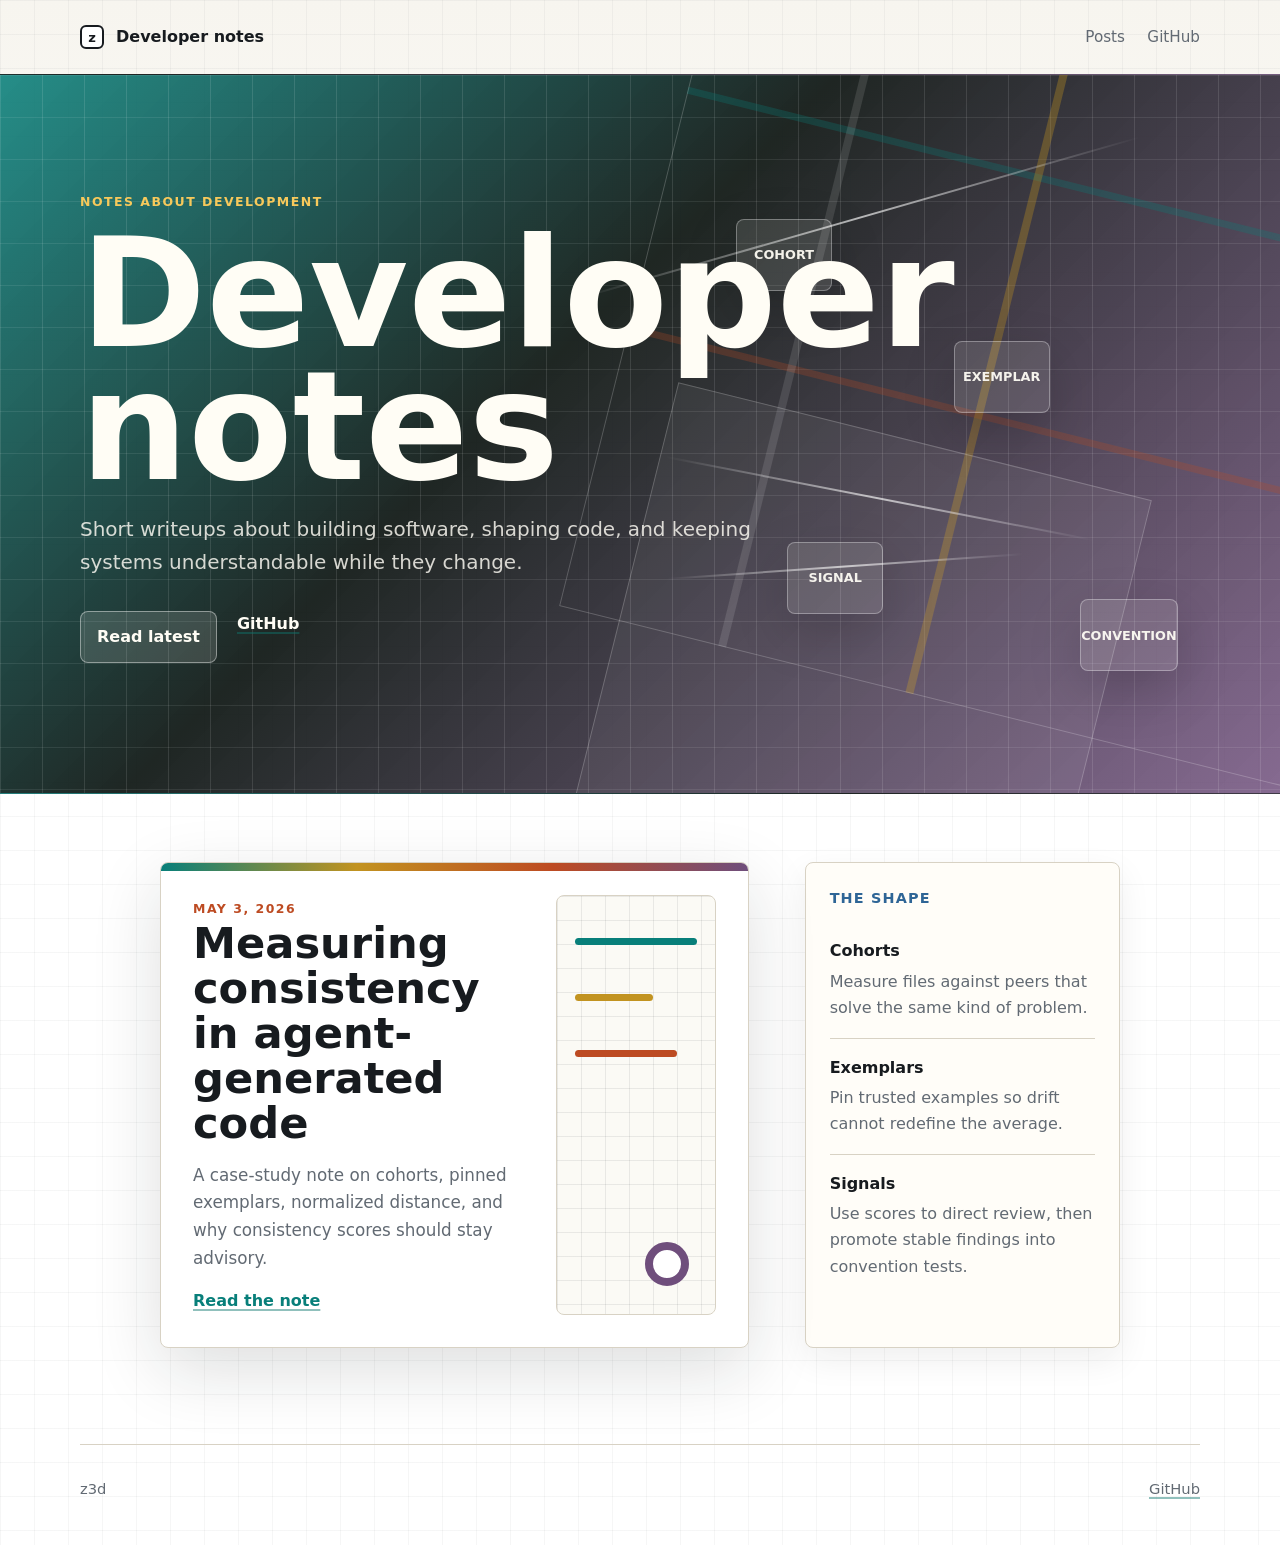
==== commit 62e23ae6: "Deepen consistency article" ====
--- a/site/blog/index.html
+++ b/site/blog/index.html
@@ -3,7 +3,7 @@
 <head>
   <meta charset="utf-8">
   <meta name="viewport" content="width=device-width, initial-scale=1">
-  <title>Redirecting to Development notes</title>
+  <title>Redirecting to Developer notes</title>
   <meta name="robots" content="noindex">
   <meta http-equiv="refresh" content="0; url=../">
   <link rel="canonical" href="https://z3d.github.io/blog/">
@@ -15,7 +15,7 @@
 <body>
   <main class="redirect-page">
     <h1>Redirecting</h1>
-    <p><a href="../">Continue to Development notes</a></p>
+    <p><a href="../">Continue to Developer notes</a></p>
   </main>
 </body>
 </html>
--- a/site/styles.css
+++ b/site/styles.css
@@ -238,7 +238,7 @@
 }
 
 .hero-copy h1 {
-  max-width: 7ch;
+  max-width: 8ch;
   font-size: clamp(4rem, 12vw, 9.5rem);
   line-height: 0.88;
 }
@@ -310,11 +310,15 @@
 }
 
 .post-card h2 {
-  max-width: 16ch;
+  max-width: 18ch;
   margin: 0;
-  font-size: 3rem;
+  font-size: 2.7rem;
   line-height: 1.04;
   letter-spacing: 0;
+}
+
+.post-card h2 a {
+  text-decoration: none;
 }
 
 .post-card p {
@@ -444,8 +448,8 @@
 }
 
 .article h1 {
-  max-width: 10ch;
-  font-size: clamp(3.2rem, 9vw, 6.5rem);
+  max-width: 12ch;
+  font-size: clamp(2.85rem, 7vw, 5.4rem);
 }
 
 .article h2 {
@@ -456,8 +460,9 @@
 }
 
 .article h3 {
-  margin: 1.6rem 0 0.5rem;
-  font-size: 1.15rem;
+  margin: 1.8rem 0 0.5rem;
+  font-size: 1.22rem;
+  line-height: 1.25;
 }
 
 .article p,
@@ -471,6 +476,21 @@
 .article blockquote,
 .article pre {
   max-width: 68ch;
+}
+
+.byline {
+  margin: 1rem 0 0;
+  color: var(--muted);
+  font-size: 0.95rem;
+  font-weight: 750;
+}
+
+.source-note {
+  margin-top: 2.5rem;
+  padding-top: 1.4rem;
+  border-top: 1px solid var(--line);
+  color: var(--muted);
+  font-size: 0.96rem;
 }
 
 .article blockquote {
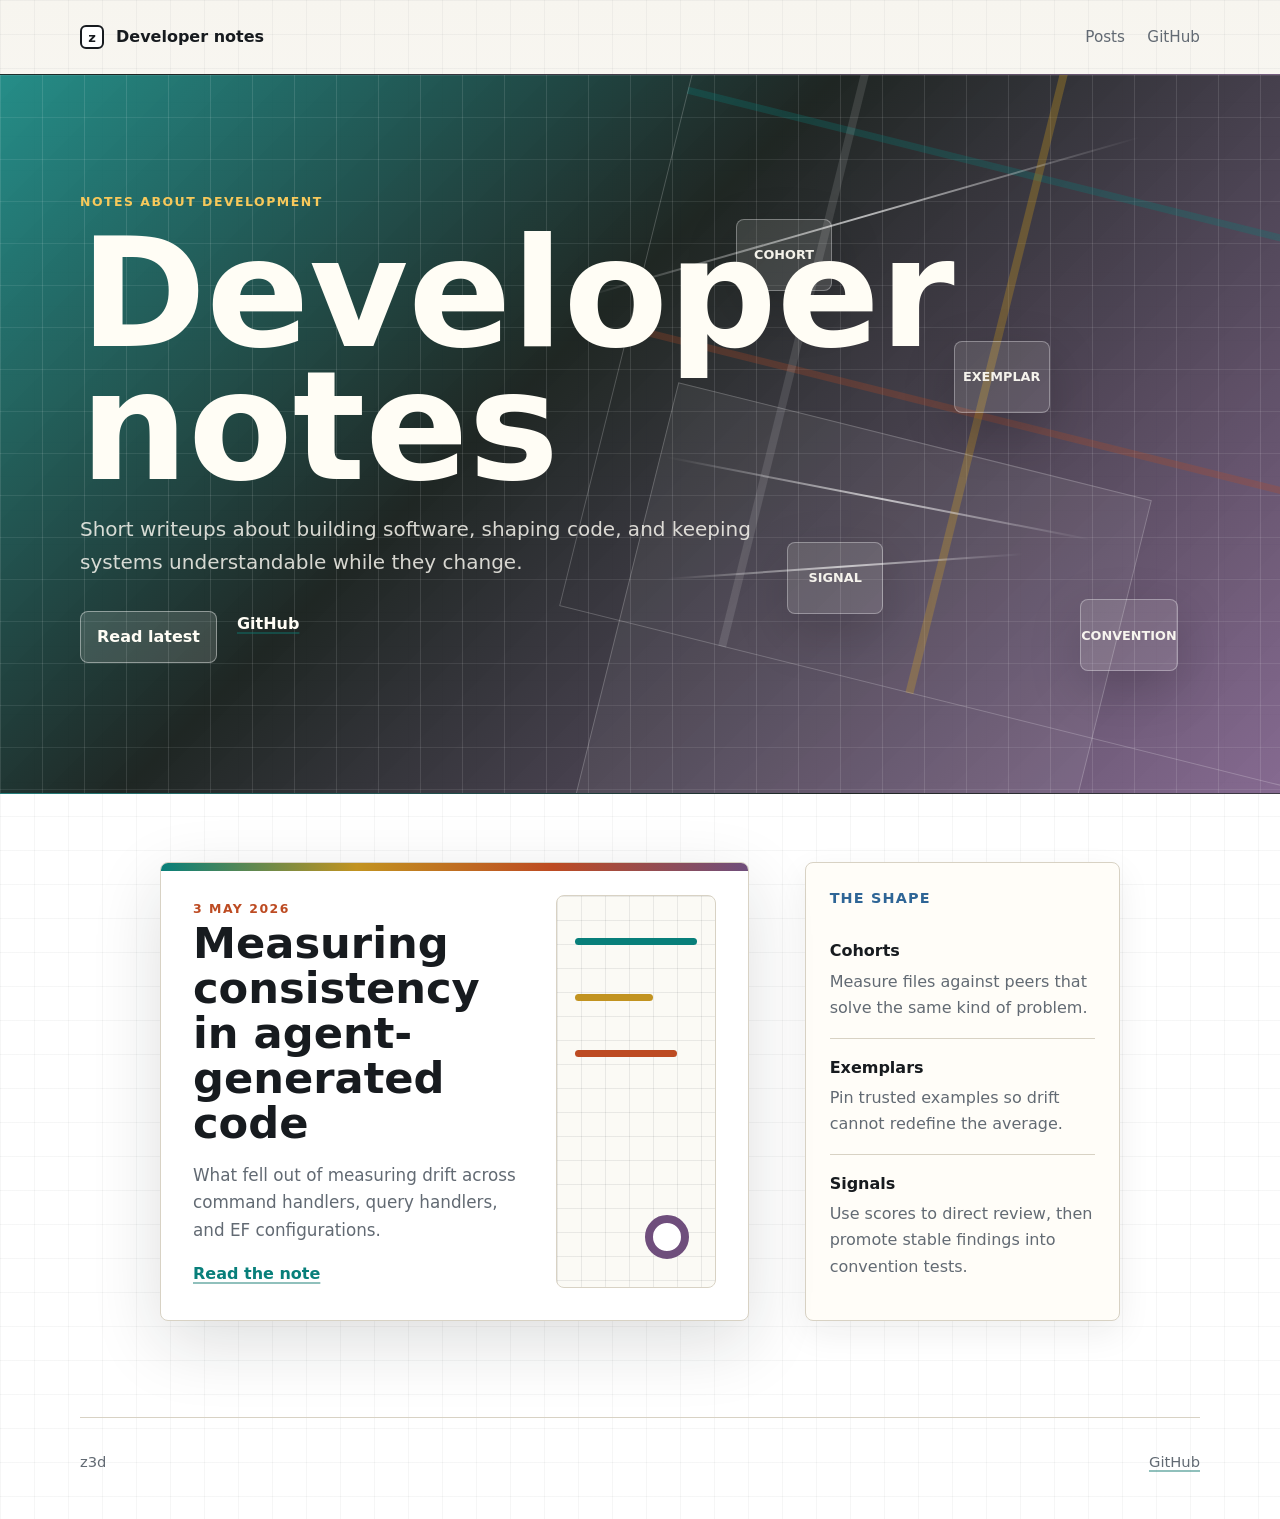
==== commit 66eff2fc: "Use Australian spelling and clarify normalisation" ====
--- a/site/blog/index.html
+++ b/site/blog/index.html
@@ -1,5 +1,5 @@
 <!doctype html>
-<html lang="en">
+<html lang="en-AU">
 <head>
   <meta charset="utf-8">
   <meta name="viewport" content="width=device-width, initial-scale=1">
